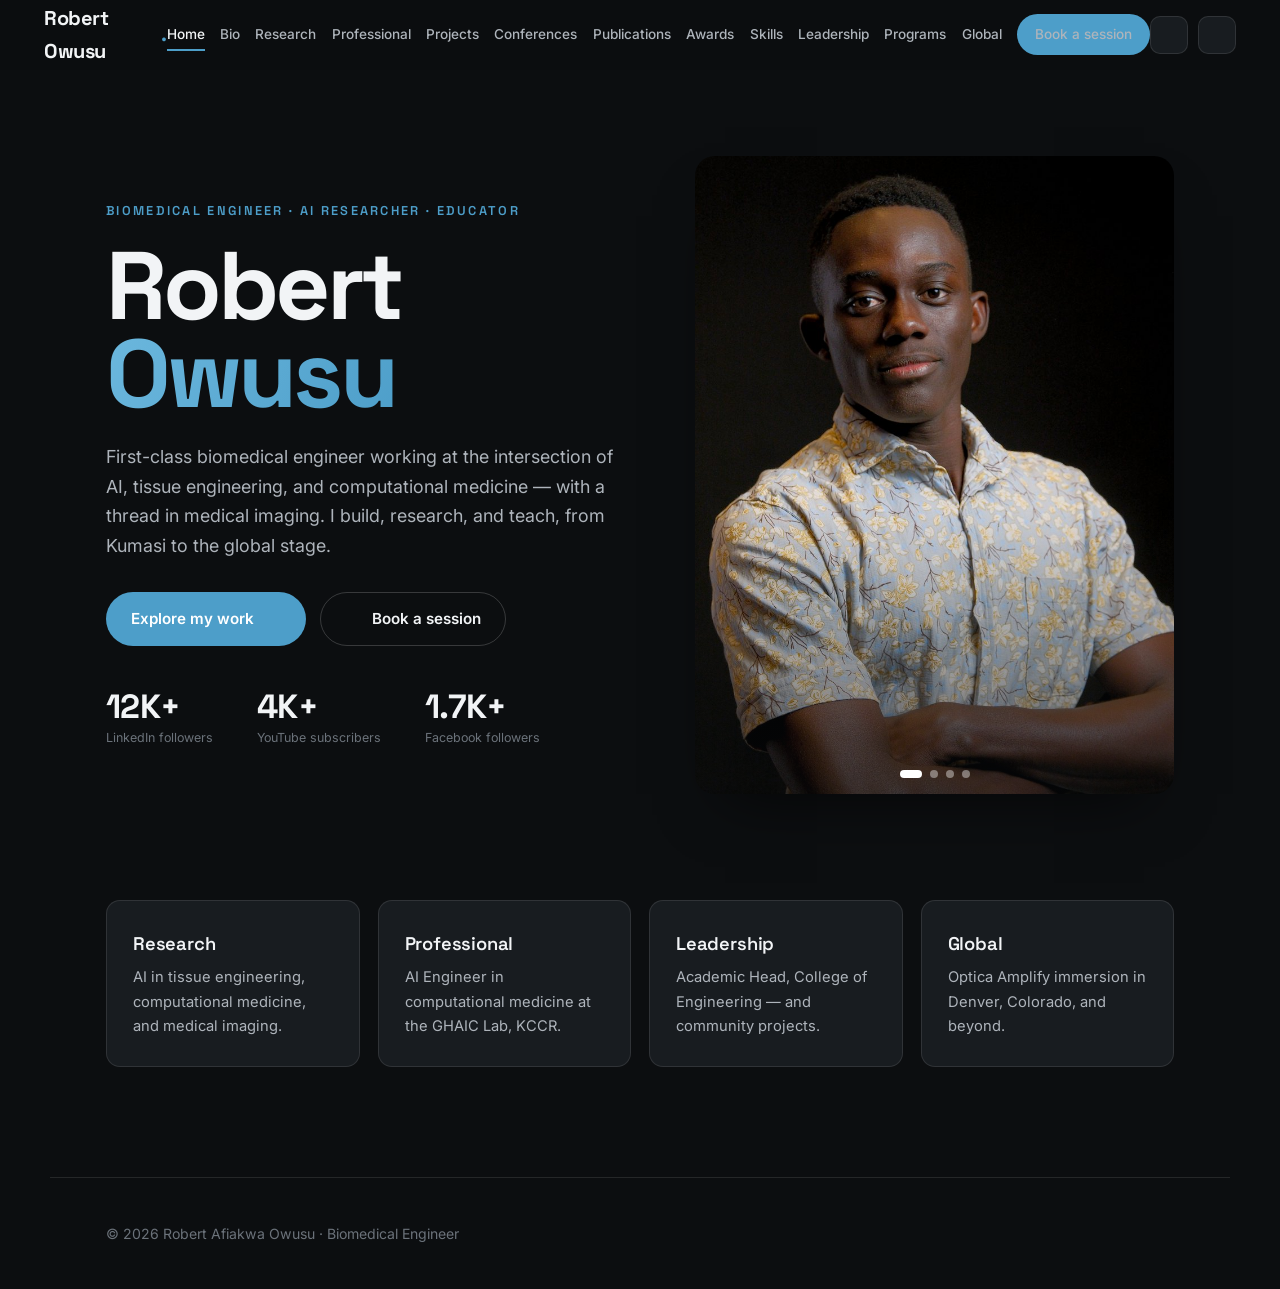
==== robert-portfolio-v2/index.html @ 13b7ba29 "Initial commit: portfolio website" ====
<!DOCTYPE html>
<html lang="en">
<head>
<meta charset="UTF-8" />
<meta name="viewport" content="width=device-width, initial-scale=1.0" />
<title>Home · Robert Afiakwa Owusu</title>
<meta name="description" content="Robert Afiakwa Owusu — biomedical engineer, AI researcher and educator. Home." />
<link rel="preconnect" href="https://fonts.googleapis.com" />
<link rel="preconnect" href="https://fonts.gstatic.com" crossorigin />
<link href="https://fonts.googleapis.com/css2?family=Space+Grotesk:wght@400;500;600;700&family=Inter:wght@400;500;600&display=swap" rel="stylesheet" />
<link rel="stylesheet" href="assets/style.css" />
</head>
<body>
<div class="scroll-progress" id="scrollProgress"></div>
<header class="nav" id="nav">
  <a href="index.html" class="nav__brand">Robert Owusu<span class="nav__dot">.</span></a>
  <nav class="nav__links" aria-label="Primary">
      <a href="index.html" class="active">Home</a>
      <a href="bio.html">Bio</a>
      <a href="research.html">Research</a>
      <a href="professional.html">Professional</a>
      <a href="projects.html">Projects</a>
      <a href="conferences.html">Conferences</a>
      <a href="publications.html">Publications</a>
      <a href="awards.html">Awards</a>
      <a href="skills.html">Skills</a>
      <a href="leadership.html">Leadership</a>
      <a href="programs.html">Programs</a>
      <a href="international.html">Global</a>
      <a href="contact.html" class="nav__cta">Book a session</a>
  </nav>
  <div class="nav__tools">
    <button class="icon-btn" id="cmdkBtn" aria-label="Search (Ctrl/Cmd K)"><i data-lucide="search"></i></button>
    <button class="icon-btn" id="themeBtn" aria-label="Toggle theme"><i data-lucide="sun"></i></button>
    <button class="nav__toggle" id="navToggle" aria-label="Menu"><span></span><span></span><span></span></button>
  </div>
</header>
<main >
  <section class="hero">
    <div class="hero__text">
      <p class="eyebrow reveal">Biomedical Engineer · AI Researcher · Educator</p>
      <h1 class="hero__title reveal">Robert<br><span class="grad">Owusu</span></h1>
      <p class="hero__lede reveal">First-class biomedical engineer working at the intersection of AI, tissue engineering, and computational medicine — with a thread in medical imaging. I build, research, and teach, from Kumasi to the global stage.</p>
      <div class="hero__actions reveal">
        <a href="research.html" class="btn btn--solid">Explore my work <i data-lucide="arrow-right"></i></a>
        <a href="contact.html" class="btn btn--ghost"><i data-lucide="calendar-check"></i> Book a session</a>
      </div>
      <div class="hero__stats reveal">
        <div><span class="stat__num" data-count="12000">0</span><span class="stat__label">LinkedIn followers</span></div>
        <div><span class="stat__num" data-count="4000">0</span><span class="stat__label">YouTube subscribers</span></div>
        <div><span class="stat__num" data-count="1700">0</span><span class="stat__label">Facebook followers</span></div>
      </div>
    </div>
    <div class="hero__media reveal">
      <div class="slide"><img src="assets/img/portrait_floral.jpg" alt="Robert Afiakwa Owusu portrait" /></div>
      <div class="slide"><img src="assets/img/portrait_kente.jpg" alt="Robert Afiakwa Owusu in Ghanaian print" /></div>
      <div class="slide"><img src="assets/img/portrait_hoodie.jpg" alt="Robert Afiakwa Owusu smiling portrait" /></div>
      <div class="slide"><img src="assets/img/speaking_optica.jpg" alt="Robert speaking at the Optica programme in Denver" /></div>
      <div class="slide-dots">
        <button class="slide-dot" aria-label="Slide 1"></button>
        <button class="slide-dot" aria-label="Slide 2"></button>
        <button class="slide-dot" aria-label="Slide 3"></button>
        <button class="slide-dot" aria-label="Slide 4"></button>
      </div>
    </div>
  </section>
  <section class="page" style="padding-top:0;">
    <div class="cards reveal">
      <a class="card" href="research.html"><i data-lucide="flask-conical" class="card__icon"></i><h3>Research</h3><p>AI in tissue engineering, computational medicine, and medical imaging.</p></a>
      <a class="card" href="professional.html"><i data-lucide="briefcase" class="card__icon"></i><h3>Professional</h3><p>AI Engineer in computational medicine at the GHAIC Lab, KCCR.</p></a>
      <a class="card" href="leadership.html"><i data-lucide="users" class="card__icon"></i><h3>Leadership</h3><p>Academic Head, College of Engineering — and community projects.</p></a>
      <a class="card" href="international.html"><i data-lucide="globe" class="card__icon"></i><h3>Global</h3><p>Optica Amplify immersion in Denver, Colorado, and beyond.</p></a>
    </div>
  </section>
</main>
<footer class="footer">
  <p>© <span id="year"></span> Robert Afiakwa Owusu · Biomedical Engineer</p>
  <div class="footer__links">
    <a href="https://www.linkedin.com/in/robertowusu1" target="_blank" rel="noopener" aria-label="LinkedIn"><i data-lucide="linkedin"></i></a>
    <a href="https://youtube.com/@calculusfamily7274" target="_blank" rel="noopener" aria-label="YouTube"><i data-lucide="youtube"></i></a>
    <a href="https://www.facebook.com/profile.php?id=100089896502536" target="_blank" rel="noopener" aria-label="Facebook"><i data-lucide="facebook"></i></a>
    <a href="mailto:robertowusu118@gmail.com" aria-label="Email"><i data-lucide="mail"></i></a>
  </div>
</footer>
<div class="cmdk" id="cmdk">
  <div class="cmdk__box">
    <input class="cmdk__input" type="text" placeholder="Jump to a page…" aria-label="Search pages" />
    <div class="cmdk__list"></div>
    <div class="cmdk__hint"><span><span class="kbd">↑</span><span class="kbd">↓</span> navigate</span><span><span class="kbd">↵</span> open</span><span><span class="kbd">esc</span> close</span></div>
  </div>
</div>
<div class="lightbox" id="lightbox" aria-hidden="true">
  <button class="lightbox__close" id="lightboxClose" aria-label="Close"><i data-lucide="x"></i></button>
  <img src="" alt="" id="lightboxImg" />
</div>
<script src="https://unpkg.com/lucide@latest"></script>
<script src="assets/app.js"></script>
</body>
</html>
---- robert-portfolio-v2/assets/style.css ----
/* ============================================================
   Robert Owusu — Portfolio v2 (multi-page)
   Dark-first, monochrome + cool steel accent, light/dark toggle
   ============================================================ */
:root {
  --accent: #4d9ec9;
  --accent-bright: #6cb8de;
  --radius: 14px;
  --radius-lg: 20px;
  --maxw: 1180px;
  --font-display: 'Space Grotesk', sans-serif;
  --font-body: 'Inter', sans-serif;
  --ease: cubic-bezier(0.22, 1, 0.36, 1);
  --nav-h: 70px;
}
/* Dark theme (default) */
:root, [data-theme="dark"] {
  --bg: #0c0e10;
  --bg-soft: #14171a;
  --surface: #181c20;
  --surface-2: #1f242a;
  --text: #f2f4f6;
  --text-soft: #aeb4bb;
  --text-faint: #6b727a;
  --line: rgba(255,255,255,0.10);
  --line-strong: rgba(255,255,255,0.18);
  --shadow: 0 30px 60px -30px rgba(0,0,0,0.7);
}
[data-theme="light"] {
  --bg: #f7f8f9;
  --bg-soft: #ffffff;
  --surface: #ffffff;
  --surface-2: #f1f3f5;
  --text: #0c0e10;
  --text-soft: #3a4047;
  --text-faint: #6b727a;
  --line: rgba(12,14,16,0.10);
  --line-strong: rgba(12,14,16,0.18);
  --shadow: 0 30px 60px -30px rgba(12,14,16,0.35);
  --accent: #3a7ca5;
}

* { margin: 0; padding: 0; box-sizing: border-box; }
html { scroll-behavior: smooth; }
body {
  font-family: var(--font-body);
  background: var(--bg);
  color: var(--text);
  line-height: 1.65;
  -webkit-font-smoothing: antialiased;
  overflow-x: hidden;
  transition: background 0.4s var(--ease), color 0.4s var(--ease);
}
img { display: block; max-width: 100%; }
a { color: inherit; text-decoration: none; }

.scroll-progress { position: fixed; top: 0; left: 0; height: 3px; width: 0%; background: var(--accent); z-index: 300; transition: width 0.1s linear; }

/* ---------- Nav ---------- */
.nav {
  position: fixed; top: 0; left: 0; right: 0; z-index: 100; height: var(--nav-h);
  display: flex; align-items: center; justify-content: space-between;
  padding: 0 clamp(18px, 4vw, 44px);
  background: color-mix(in srgb, var(--bg) 80%, transparent);
  backdrop-filter: blur(14px); border-bottom: 1px solid transparent; transition: border-color 0.4s, background 0.4s;
}
.nav.scrolled { border-bottom-color: var(--line); }
.nav__brand { font-family: var(--font-display); font-weight: 700; font-size: 1.25rem; letter-spacing: -0.02em; display: flex; align-items: center; gap: 2px; }
.nav__dot { color: var(--accent); }
.nav__links { display: flex; align-items: center; gap: clamp(8px, 1.2vw, 20px); }
.nav__links a { font-size: 0.85rem; font-weight: 500; color: var(--text-soft); transition: color 0.25s; position: relative; white-space: nowrap; }
.nav__links a::after { content: ''; position: absolute; left: 0; bottom: -5px; width: 0; height: 1.5px; background: var(--accent); transition: width 0.3s var(--ease); }
.nav__links a:hover, .nav__links a.active { color: var(--text); }
.nav__links a.active::after, .nav__links a:hover::after { width: 100%; }
.nav__tools { display: flex; align-items: center; gap: 10px; }
.icon-btn { background: var(--surface); border: 1px solid var(--line); color: var(--text-soft); width: 38px; height: 38px; border-radius: 10px; display: flex; align-items: center; justify-content: center; cursor: pointer; transition: all 0.25s; }
.icon-btn:hover { color: var(--text); border-color: var(--line-strong); transform: translateY(-1px); }
.icon-btn i { width: 18px; height: 18px; }
.nav__cta { background: var(--accent); color: #fff; padding: 9px 18px; border-radius: 100px; font-size: 0.85rem; font-weight: 600; transition: all 0.25s; }
.nav__cta:hover { background: var(--accent-bright); transform: translateY(-1px); }
.nav__cta::after { display: none; }
.nav__toggle { display: none; flex-direction: column; gap: 5px; background: none; border: none; cursor: pointer; padding: 6px; }
.nav__toggle span { width: 24px; height: 2px; background: var(--text); transition: 0.3s; }

/* ---------- Page shell ---------- */
main { min-height: 70vh; }
.page { max-width: var(--maxw); margin: 0 auto; padding: calc(var(--nav-h) + clamp(40px, 7vw, 80px)) clamp(18px, 5vw, 56px) clamp(60px, 9vw, 110px); }
/* Inner pages use <main class="page-enter"> as the content wrapper, so it needs the
   same nav-clearing top padding and layout that .page provides — otherwise the first
   heading slides under the fixed nav bar. */
.page-enter { max-width: var(--maxw); margin: 0 auto; padding: calc(var(--nav-h) + clamp(40px, 7vw, 80px)) clamp(18px, 5vw, 56px) clamp(60px, 9vw, 110px); animation: pageIn 0.6s var(--ease) both; }
/* If a .page section is nested inside the wrapper, avoid doubling the padding. */
.page-enter > .page { padding: 0; max-width: none; }
@keyframes pageIn { from { opacity: 0; transform: translateY(16px); } to { opacity: 1; transform: none; } }

.page-head { margin-bottom: clamp(34px, 5vw, 56px); }
.page-head .eyebrow { font-family: var(--font-display); font-size: 0.8rem; font-weight: 600; letter-spacing: 0.18em; text-transform: uppercase; color: var(--accent); margin-bottom: 14px; }
.page-head h1 { font-family: var(--font-display); font-weight: 700; font-size: clamp(2.2rem, 5.5vw, 3.6rem); letter-spacing: -0.03em; line-height: 1.02; }
.page-head p.lead { font-size: clamp(1.05rem, 1.6vw, 1.25rem); color: var(--text-soft); max-width: 40em; margin-top: 18px; }

.eyebrow { font-family: var(--font-display); font-size: 0.8rem; font-weight: 600; letter-spacing: 0.18em; text-transform: uppercase; color: var(--accent); }

/* ---------- Hero (home) ---------- */
.hero { position: relative; min-height: 100vh; display: grid; grid-template-columns: 1.05fr 0.95fr; align-items: center; gap: clamp(30px, 5vw, 60px); max-width: var(--maxw); margin: 0 auto; padding: calc(var(--nav-h) + 40px) clamp(18px, 5vw, 56px) 60px; }
.hero__text { z-index: 2; }
.hero__title { font-family: var(--font-display); font-weight: 700; font-size: clamp(3rem, 8vw, 6rem); line-height: 0.92; letter-spacing: -0.04em; margin: 20px 0 24px; }
.hero__title .grad { background: linear-gradient(120deg, var(--accent-bright), var(--accent)); -webkit-background-clip: text; background-clip: text; color: transparent; }
.hero__lede { font-size: clamp(1rem, 1.4vw, 1.18rem); color: var(--text-soft); max-width: 32em; margin-bottom: 32px; }
.hero__actions { display: flex; gap: 14px; flex-wrap: wrap; margin-bottom: 44px; }
.btn { display: inline-flex; align-items: center; gap: 9px; font-weight: 600; font-size: 0.95rem; padding: 13px 24px; border-radius: 100px; transition: all 0.28s var(--ease); cursor: pointer; border: 1.5px solid transparent; }
.btn i { width: 18px; height: 18px; }
.btn--solid { background: var(--accent); color: #fff; }
.btn--solid:hover { background: var(--accent-bright); transform: translateY(-2px); }
.btn--ghost { border-color: var(--line-strong); color: var(--text); }
.btn--ghost:hover { border-color: var(--text); background: var(--text); color: var(--bg); }
.hero__stats { display: flex; gap: clamp(20px, 4vw, 44px); }
.stat__num { font-family: var(--font-display); font-weight: 700; font-size: clamp(1.5rem, 3vw, 2.1rem); letter-spacing: -0.02em; line-height: 1; display: block; }
.stat__label { font-size: 0.78rem; color: var(--text-faint); margin-top: 6px; }

/* Hero slideshow */
.hero__media { position: relative; aspect-ratio: 3/4; border-radius: var(--radius-lg); overflow: hidden; box-shadow: var(--shadow); }
.slide { position: absolute; inset: 0; opacity: 0; transition: opacity 1.1s var(--ease), transform 6s ease-out; }
.slide.active { opacity: 1; transform: scale(1.06); }
.slide img { width: 100%; height: 100%; object-fit: cover; }
.hero__media::after { content: ''; position: absolute; inset: 0; background: linear-gradient(to top, rgba(8,10,12,0.55), transparent 45%); pointer-events: none; }
.slide-dots { position: absolute; bottom: 16px; left: 50%; transform: translateX(-50%); display: flex; gap: 8px; z-index: 3; }
.slide-dot { width: 8px; height: 8px; border-radius: 50%; background: rgba(255,255,255,0.4); border: none; cursor: pointer; transition: all 0.3s; padding: 0; }
.slide-dot.active { background: #fff; width: 22px; border-radius: 4px; }

/* ---------- Generic sections / cards ---------- */
.cards { display: grid; grid-template-columns: repeat(auto-fit, minmax(250px, 1fr)); gap: 18px; }
.cards--2 { grid-template-columns: repeat(auto-fit, minmax(300px, 1fr)); }
.card { background: var(--surface); border: 1px solid var(--line); border-radius: var(--radius); padding: 28px 26px; transition: transform 0.35s var(--ease), box-shadow 0.35s var(--ease), border-color 0.35s; }
.card:hover { transform: translateY(-6px); box-shadow: var(--shadow); border-color: var(--line-strong); }
.card__icon { width: 28px; height: 28px; color: var(--accent); margin-bottom: 16px; }
.card h3 { font-family: var(--font-display); font-weight: 600; font-size: 1.15rem; margin-bottom: 6px; letter-spacing: -0.01em; }
.card__org { font-size: 0.84rem; color: var(--accent); font-weight: 500; margin-bottom: 12px; }
.card p:last-child { font-size: 0.92rem; color: var(--text-soft); }

/* Feature row */
.feature { display: grid; grid-template-columns: 1fr 1fr; gap: clamp(28px, 5vw, 60px); align-items: center; margin-bottom: clamp(44px, 6vw, 80px); }
.feature:last-child { margin-bottom: 0; }
.feature--reverse .feature__media { order: 2; }
.feature__media { border-radius: var(--radius); overflow: hidden; aspect-ratio: 4/3; background: var(--surface-2); }
.feature__media img { width: 100%; height: 100%; object-fit: cover; filter: grayscale(100%); transition: filter 0.5s var(--ease), transform 0.7s var(--ease); cursor: zoom-in; }
.feature__media:hover img { filter: grayscale(0%); transform: scale(1.04); }
.feature__text h3 { font-family: var(--font-display); font-weight: 600; font-size: clamp(1.3rem, 2.4vw, 1.9rem); letter-spacing: -0.02em; margin-bottom: 8px; }
.feature__meta { font-size: 0.83rem; font-weight: 600; color: var(--accent); text-transform: uppercase; letter-spacing: 0.08em; margin-bottom: 14px; }
.feature__text p:last-child { color: var(--text-soft); }

/* Timeline */
.timeline { position: relative; padding-left: 30px; }
.timeline::before { content: ''; position: absolute; left: 7px; top: 6px; bottom: 6px; width: 2px; background: var(--line-strong); }
.tl { position: relative; padding-bottom: 32px; }
.tl:last-child { padding-bottom: 0; }
.tl__marker { position: absolute; left: -30px; top: 4px; width: 16px; height: 16px; border-radius: 50%; background: var(--bg); border: 3px solid var(--accent); transition: transform 0.3s; }
.tl:hover .tl__marker { transform: scale(1.25); }
.tl__date { font-size: 0.8rem; color: var(--accent); font-weight: 600; margin-bottom: 3px; }
.tl__content h3 { font-family: var(--font-display); font-weight: 600; font-size: 1.18rem; margin-bottom: 5px; }
.tl__content p { color: var(--text-soft); font-size: 0.94rem; }

/* Media */
.media-strip { margin-top: 36px; border-radius: var(--radius); overflow: hidden; border: 1px solid var(--line); }
.media-strip img { width: 100%; filter: grayscale(100%); transition: filter 0.6s var(--ease); cursor: zoom-in; }
.media-strip:hover img { filter: grayscale(0%); }
.media-grid { display: grid; grid-template-columns: repeat(auto-fit, minmax(240px,1fr)); gap: 14px; margin-top: 36px; }
.media-grid img { width: 100%; border-radius: var(--radius); border: 1px solid var(--line); filter: grayscale(100%); transition: filter 0.5s var(--ease), transform 0.5s var(--ease); cursor: zoom-in; aspect-ratio: 16/10; object-fit: cover; }
.media-grid img:hover { filter: grayscale(0%); transform: scale(1.02); }

/* Skills */
.skill { margin-bottom: 22px; }
.skill__head { display: flex; justify-content: space-between; margin-bottom: 8px; font-size: 0.92rem; }
.skill__head b { font-weight: 600; }
.skill__head span { color: var(--text-faint); }
.skill__bar { height: 7px; background: var(--surface-2); border-radius: 100px; overflow: hidden; }
.skill__fill { height: 100%; width: 0; background: linear-gradient(90deg, var(--accent), var(--accent-bright)); border-radius: 100px; transition: width 1.2s var(--ease); }
.skill-cols { display: grid; grid-template-columns: 1fr 1fr; gap: 0 50px; }

/* Quote / empty states */
.quote { position: relative; padding: 34px 38px; background: var(--surface); border: 1px solid var(--line); border-left: 3px solid var(--accent); border-radius: var(--radius); margin-top: 30px; }
.quote p { font-family: var(--font-display); font-weight: 500; font-size: clamp(1.1rem, 2vw, 1.5rem); line-height: 1.35; }
.empty { text-align: center; padding: clamp(50px, 9vw, 100px) 30px; border: 2px dashed var(--line-strong); border-radius: var(--radius-lg); }
.empty i { width: 44px; height: 44px; color: var(--accent); margin-bottom: 18px; }
.empty h3 { font-family: var(--font-display); font-weight: 600; font-size: 1.5rem; margin-bottom: 10px; }
.empty p { color: var(--text-soft); max-width: 30em; margin: 0 auto; }

/* Booking */
.booking { display: grid; grid-template-columns: 1fr 1fr; gap: 40px; align-items: center; background: var(--surface); border: 1px solid var(--line); border-radius: var(--radius-lg); padding: clamp(28px, 4vw, 48px); margin-top: 20px; }
.booking__opts { display: flex; flex-direction: column; gap: 14px; margin-top: 22px; }
.booking__opt { display: flex; align-items: center; gap: 14px; padding: 16px 18px; border: 1px solid var(--line); border-radius: var(--radius); transition: all 0.25s; }
.booking__opt:hover { border-color: var(--accent); transform: translateX(4px); }
.booking__opt i { width: 22px; height: 22px; color: var(--accent); }
.booking__opt b { display: block; font-weight: 600; }
.booking__opt small { color: var(--text-faint); }

/* ---------- Command palette ---------- */
.cmdk { position: fixed; inset: 0; z-index: 400; display: none; align-items: flex-start; justify-content: center; padding-top: 14vh; background: rgba(0,0,0,0.5); backdrop-filter: blur(4px); }
.cmdk.open { display: flex; }
.cmdk__box { width: min(560px, 92vw); background: var(--surface); border: 1px solid var(--line-strong); border-radius: var(--radius); overflow: hidden; box-shadow: var(--shadow); animation: pageIn 0.25s var(--ease) both; }
.cmdk__input { width: 100%; padding: 18px 20px; background: none; border: none; border-bottom: 1px solid var(--line); color: var(--text); font-size: 1.05rem; font-family: var(--font-body); outline: none; }
.cmdk__list { max-height: 320px; overflow-y: auto; padding: 8px; }
.cmdk__item { display: flex; align-items: center; gap: 12px; padding: 12px 14px; border-radius: 10px; cursor: pointer; color: var(--text-soft); font-size: 0.95rem; }
.cmdk__item i { width: 18px; height: 18px; }
.cmdk__item.sel, .cmdk__item:hover { background: var(--surface-2); color: var(--text); }
.cmdk__hint { padding: 10px 16px; border-top: 1px solid var(--line); font-size: 0.78rem; color: var(--text-faint); display: flex; gap: 14px; }
.kbd { font-family: var(--font-mono, monospace); font-size: 0.72rem; background: var(--surface-2); border: 1px solid var(--line); border-radius: 5px; padding: 2px 6px; }

/* Lightbox */
.lightbox { position: fixed; inset: 0; z-index: 500; background: rgba(8,10,12,0.94); display: flex; align-items: center; justify-content: center; padding: 40px; opacity: 0; pointer-events: none; transition: opacity 0.35s; }
.lightbox.open { opacity: 1; pointer-events: auto; }
.lightbox img { max-width: 92vw; max-height: 88vh; border-radius: 8px; object-fit: contain; }
.lightbox__close { position: absolute; top: 24px; right: 24px; background: rgba(255,255,255,0.12); border: none; color: #fff; width: 46px; height: 46px; border-radius: 50%; cursor: pointer; display: flex; align-items: center; justify-content: center; }
.lightbox__close:hover { background: rgba(255,255,255,0.25); }

/* Footer */
.footer { border-top: 1px solid var(--line); padding: 44px clamp(18px,5vw,56px); display: flex; flex-wrap: wrap; gap: 18px; justify-content: space-between; align-items: center; max-width: var(--maxw); margin: 0 auto; }
.footer p { font-size: 0.88rem; color: var(--text-faint); }
.footer__links { display: flex; gap: 14px; }
.footer__links a { color: var(--text-soft); transition: color 0.25s; }
.footer__links a:hover { color: var(--accent); }
.footer__links i { width: 20px; height: 20px; }

/* reveal */
.reveal { opacity: 0; transform: translateY(26px); transition: opacity 0.8s var(--ease), transform 0.8s var(--ease); }
.reveal.in { opacity: 1; transform: none; }

/* Responsive */
@media (max-width: 960px) {
  .nav__links { position: fixed; inset: 0 0 0 auto; width: min(80vw, 330px); flex-direction: column; align-items: flex-start; justify-content: center; gap: 22px; background: var(--bg-soft); padding: 40px; transform: translateX(100%); transition: transform 0.4s var(--ease); box-shadow: -20px 0 50px -30px rgba(0,0,0,0.5); overflow-y: auto; }
  .nav__links.open { transform: translateX(0); }
  .nav__links a { font-size: 1.05rem; }
  .nav__toggle { display: flex; z-index: 101; }
  .nav__toggle.open span:nth-child(1) { transform: translateY(7px) rotate(45deg); }
  .nav__toggle.open span:nth-child(2) { opacity: 0; }
  .nav__toggle.open span:nth-child(3) { transform: translateY(-7px) rotate(-45deg); }
  .hero { grid-template-columns: 1fr; }
  .hero__media { max-width: 380px; order: -1; }
  .feature, .feature--reverse, .booking, .skill-cols { grid-template-columns: 1fr; }
  .feature--reverse .feature__media { order: 0; }
}
@media (max-width: 540px) { .hero__stats { flex-wrap: wrap; gap: 20px; } }
@media (prefers-reduced-motion: reduce) { *, .slide { animation: none !important; transition: none !important; } .reveal { opacity: 1; transform: none; } }
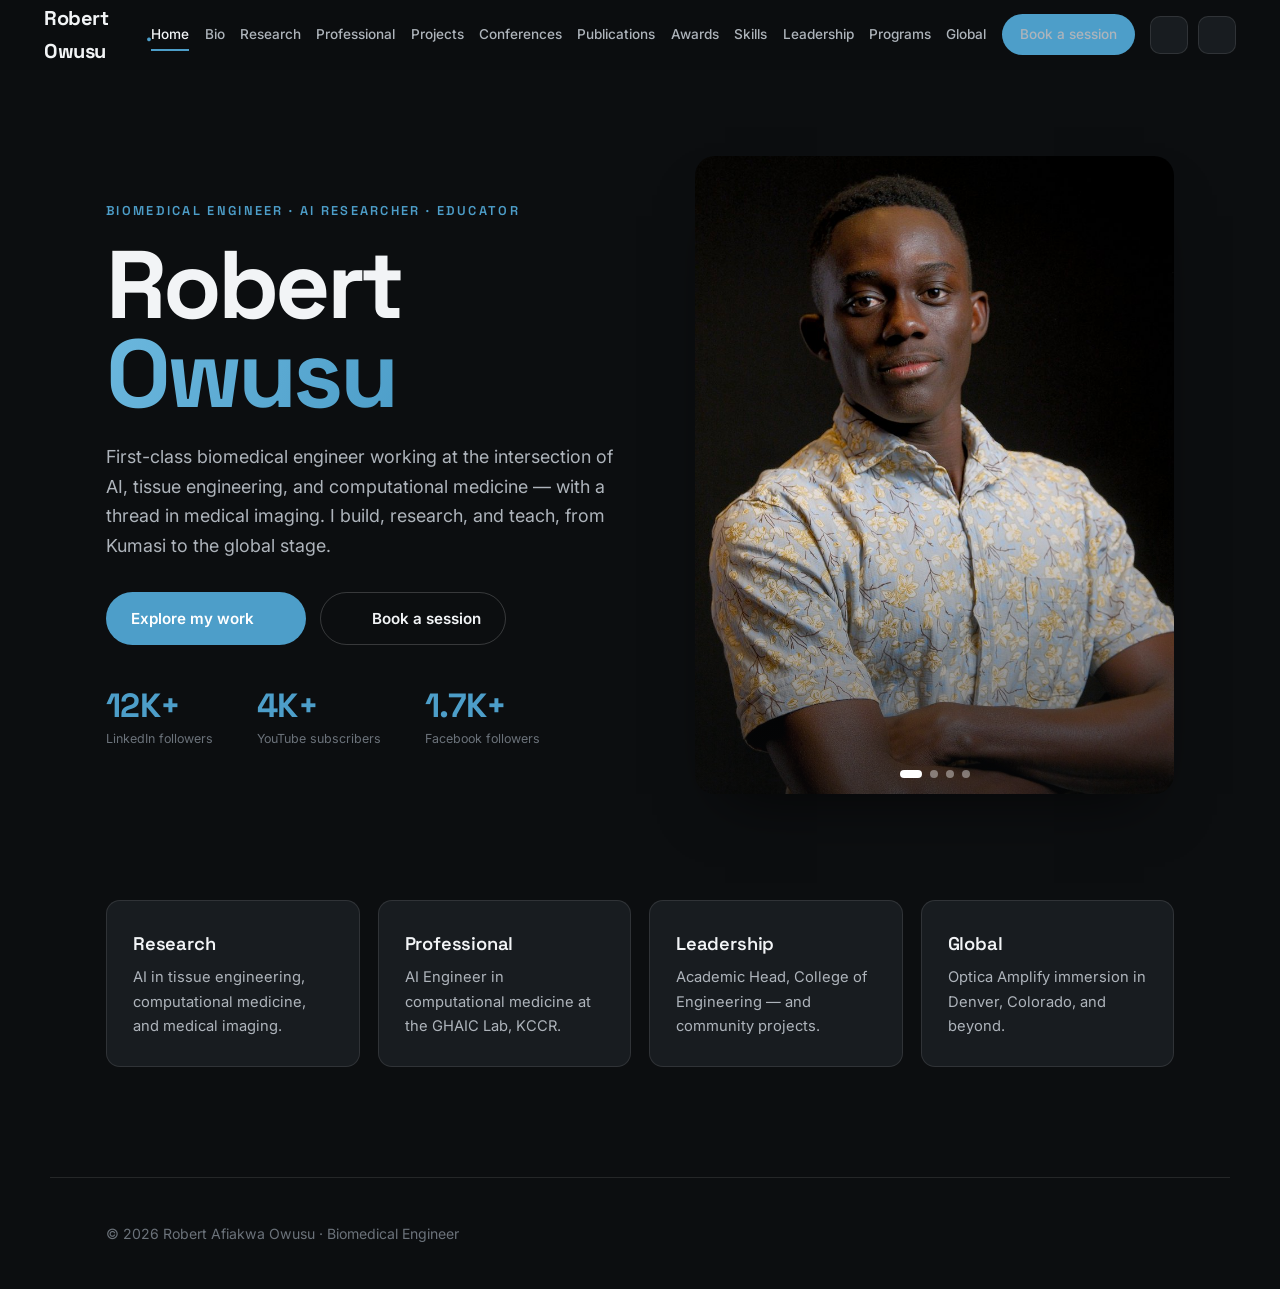
==== commit dcd9bc48: "update" ====
--- a/robert-portfolio-v2/index.html
+++ b/robert-portfolio-v2/index.html
@@ -28,7 +28,13 @@
       <a href="programs.html">Programs</a>
       <a href="international.html">Global</a>
       <a href="contact.html" class="nav__cta">Book a session</a>
+      <div class="nav__socials">
+        <a href="https://www.linkedin.com/in/robertowusu1" target="_blank" rel="noopener" aria-label="LinkedIn"><i data-lucide="linkedin"></i></a>
+        <a href="https://www.facebook.com/profile.php?id=100089896502536" target="_blank" rel="noopener" aria-label="Facebook"><i data-lucide="facebook"></i></a>
+        <a href="https://youtube.com/@calculusfamily7274" target="_blank" rel="noopener" aria-label="YouTube"><i data-lucide="youtube"></i></a>
+      </div>
   </nav>
+  <div class="nav__overlay" id="navOverlay"></div>
   <div class="nav__tools">
     <button class="icon-btn" id="cmdkBtn" aria-label="Search (Ctrl/Cmd K)"><i data-lucide="search"></i></button>
     <button class="icon-btn" id="themeBtn" aria-label="Toggle theme"><i data-lucide="sun"></i></button>
@@ -46,9 +52,9 @@
         <a href="contact.html" class="btn btn--ghost"><i data-lucide="calendar-check"></i> Book a session</a>
       </div>
       <div class="hero__stats reveal">
-        <div><span class="stat__num" data-count="12000">0</span><span class="stat__label">LinkedIn followers</span></div>
-        <div><span class="stat__num" data-count="4000">0</span><span class="stat__label">YouTube subscribers</span></div>
-        <div><span class="stat__num" data-count="1700">0</span><span class="stat__label">Facebook followers</span></div>
+        <a href="https://www.linkedin.com/in/robertowusu1" target="_blank" rel="noopener" class="stat-link"><span class="stat__num" data-count="12000">0</span><span class="stat__label">LinkedIn followers</span></a>
+        <a href="https://youtube.com/@calculusfamily7274" target="_blank" rel="noopener" class="stat-link"><span class="stat__num" data-count="4000">0</span><span class="stat__label">YouTube subscribers</span></a>
+        <a href="https://www.facebook.com/profile.php?id=100089896502536" target="_blank" rel="noopener" class="stat-link"><span class="stat__num" data-count="1700">0</span><span class="stat__label">Facebook followers</span></a>
       </div>
     </div>
     <div class="hero__media reveal">
--- a/robert-portfolio-v2/assets/style.css
+++ b/robert-portfolio-v2/assets/style.css
@@ -114,7 +114,10 @@
 .btn--ghost { border-color: var(--line-strong); color: var(--text); }
 .btn--ghost:hover { border-color: var(--text); background: var(--text); color: var(--bg); }
 .hero__stats { display: flex; gap: clamp(20px, 4vw, 44px); }
-.stat__num { font-family: var(--font-display); font-weight: 700; font-size: clamp(1.5rem, 3vw, 2.1rem); letter-spacing: -0.02em; line-height: 1; display: block; }
+.stat-link { display: flex; flex-direction: column; text-decoration: none; cursor: pointer; transition: all 0.3s var(--ease); padding: 8px 12px; border-radius: 8px; margin: -8px -12px; }
+.stat-link:hover { background: var(--surface); transform: translateY(-2px); }
+.stat__num { font-family: var(--font-display); font-weight: 700; font-size: clamp(1.5rem, 3vw, 2.1rem); letter-spacing: -0.02em; line-height: 1; display: block; color: var(--accent); }
+.stat-link:hover .stat__num { color: var(--accent-bright); }
 .stat__label { font-size: 0.78rem; color: var(--text-faint); margin-top: 6px; }
 
 /* Hero slideshow */
@@ -225,11 +228,22 @@
 .reveal.in { opacity: 1; transform: none; }
 
 /* Responsive */
+/* Mobile nav overlay backdrop */
+.nav__overlay { display: none; position: fixed; inset: 0; z-index: 99; background: rgba(0,0,0,0.55); opacity: 0; pointer-events: none; transition: opacity 0.35s ease-out; }
+.nav__overlay.open { display: block; opacity: 1; pointer-events: auto; }
+
 @media (max-width: 960px) {
-  .nav__links { position: fixed; inset: 0 0 0 auto; width: min(80vw, 330px); flex-direction: column; align-items: flex-start; justify-content: center; gap: 22px; background: var(--bg-soft); padding: 40px; transform: translateX(100%); transition: transform 0.4s var(--ease); box-shadow: -20px 0 50px -30px rgba(0,0,0,0.5); overflow-y: auto; }
+  .nav__links { position: fixed; inset: 0 0 0 auto; width: min(85vw, 340px); max-width: 100%; flex-direction: column; align-items: flex-start; justify-content: flex-start; gap: 0; background: var(--bg-soft); padding-top: 100px; transform: translateX(100%); transition: transform 0.4s var(--ease); box-shadow: -20px 0 60px -15px rgba(0,0,0,0.5); overflow-y: auto; overflow-x: hidden; z-index: 100; max-height: 100vh; -webkit-overflow-scrolling: touch; }
   .nav__links.open { transform: translateX(0); }
-  .nav__links a { font-size: 1.05rem; }
-  .nav__toggle { display: flex; z-index: 101; }
+  .nav__links a { display: block; font-size: 1.05rem; padding: 16px 40px; border-bottom: 1px solid var(--line); width: 100%; text-align: left; transition: all 0.2s ease; }
+  .nav__links a:hover { background: var(--surface); padding-left: 44px; }
+  .nav__links a.active { color: var(--accent); background: var(--surface); }
+  .nav__links a.active::after { display: none; }
+  .nav__links .nav__cta { margin: 20px 40px 0; display: block; padding: 12px 18px; text-align: center; border: none; width: calc(100% - 80px); }
+  .nav__socials { display: flex; gap: 18px; padding: 24px 40px; border-top: 1px solid var(--line); margin-top: auto; }
+  .nav__socials a { padding: 0; border: none; font-size: 0;  }
+  .nav__socials a i { width: 24px; height: 24px; }
+  .nav__toggle { display: flex; z-index: 101; position: relative; }
   .nav__toggle.open span:nth-child(1) { transform: translateY(7px) rotate(45deg); }
   .nav__toggle.open span:nth-child(2) { opacity: 0; }
   .nav__toggle.open span:nth-child(3) { transform: translateY(-7px) rotate(-45deg); }
@@ -239,4 +253,4 @@
   .feature--reverse .feature__media { order: 0; }
 }
 @media (max-width: 540px) { .hero__stats { flex-wrap: wrap; gap: 20px; } }
-@media (prefers-reduced-motion: reduce) { *, .slide { animation: none !important; transition: none !important; } .reveal { opacity: 1; transform: none; } }
+@media (prefers-reduced-motion: reduce) { *, .slide { animation: none !important; transition: none !important; } .reveal { opacity: 1; transform: none; } }
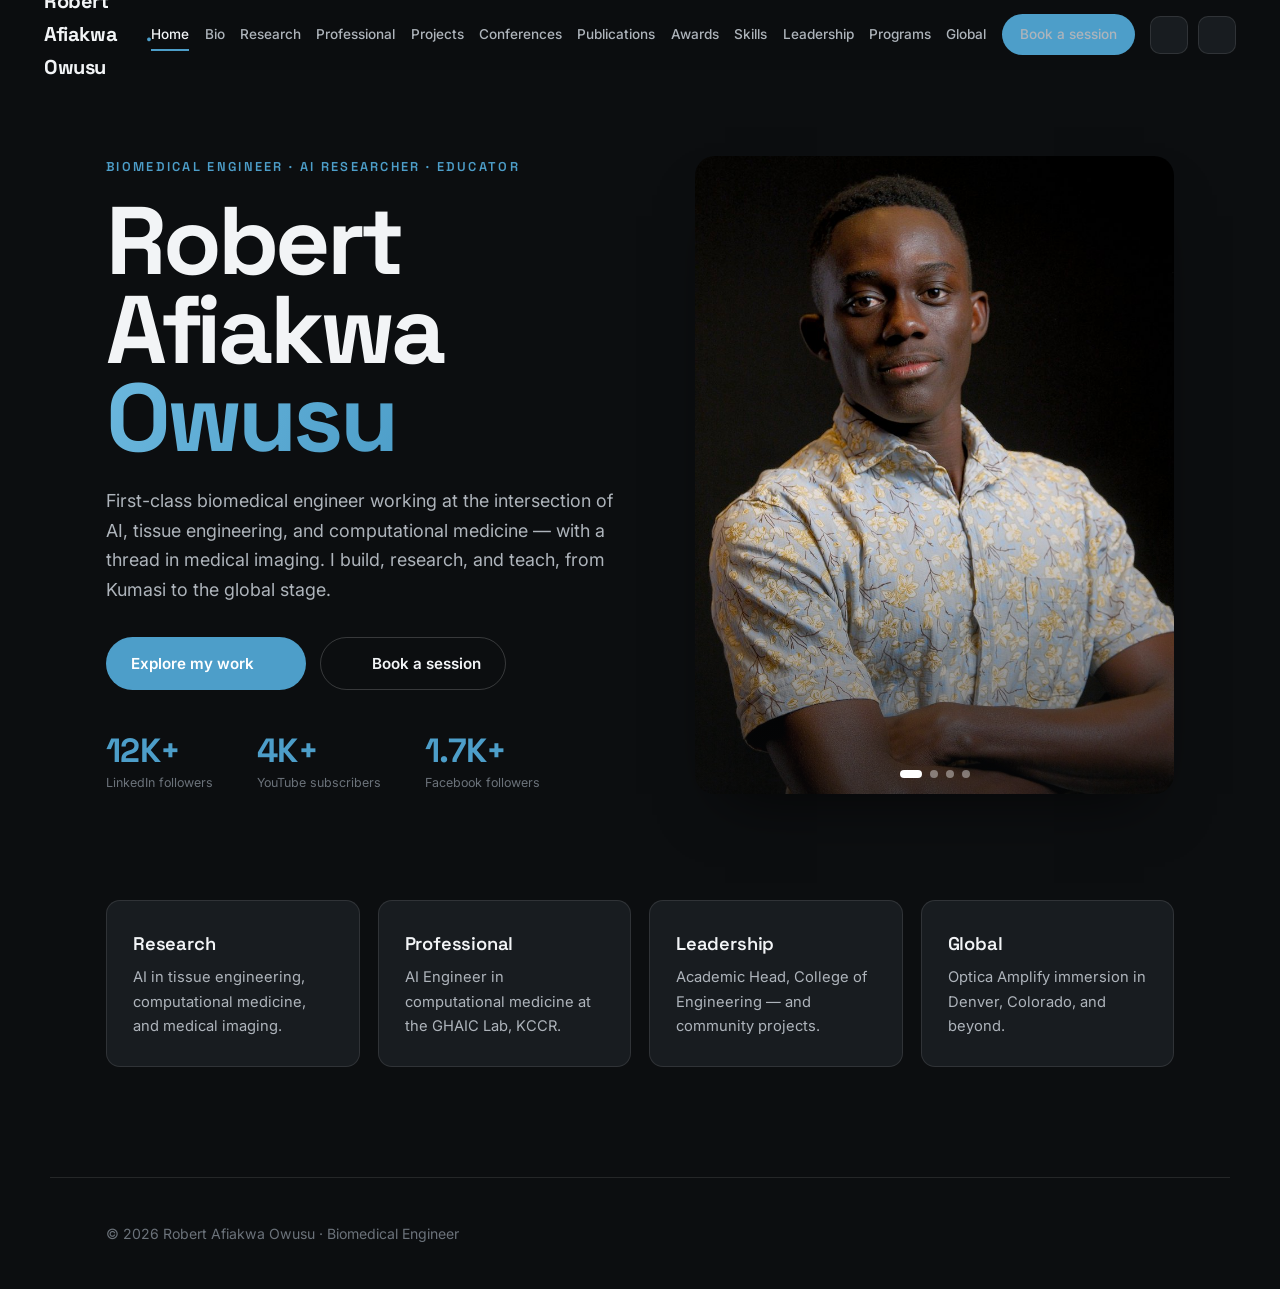
==== commit b6304380: "update" ====
--- a/robert-portfolio-v2/index.html
+++ b/robert-portfolio-v2/index.html
@@ -13,7 +13,7 @@
 <body>
 <div class="scroll-progress" id="scrollProgress"></div>
 <header class="nav" id="nav">
-  <a href="index.html" class="nav__brand">Robert Owusu<span class="nav__dot">.</span></a>
+  <a href="index.html" class="nav__brand">Robert Afiakwa Owusu<span class="nav__dot">.</span></a>
   <nav class="nav__links" aria-label="Primary">
       <a href="index.html" class="active">Home</a>
       <a href="bio.html">Bio</a>
@@ -45,7 +45,7 @@
   <section class="hero">
     <div class="hero__text">
       <p class="eyebrow reveal">Biomedical Engineer · AI Researcher · Educator</p>
-      <h1 class="hero__title reveal">Robert<br><span class="grad">Owusu</span></h1>
+      <h1 class="hero__title reveal">Robert Afiakwa<br><span class="grad">Owusu</span></h1>
       <p class="hero__lede reveal">First-class biomedical engineer working at the intersection of AI, tissue engineering, and computational medicine — with a thread in medical imaging. I build, research, and teach, from Kumasi to the global stage.</p>
       <div class="hero__actions reveal">
         <a href="research.html" class="btn btn--solid">Explore my work <i data-lucide="arrow-right"></i></a>
